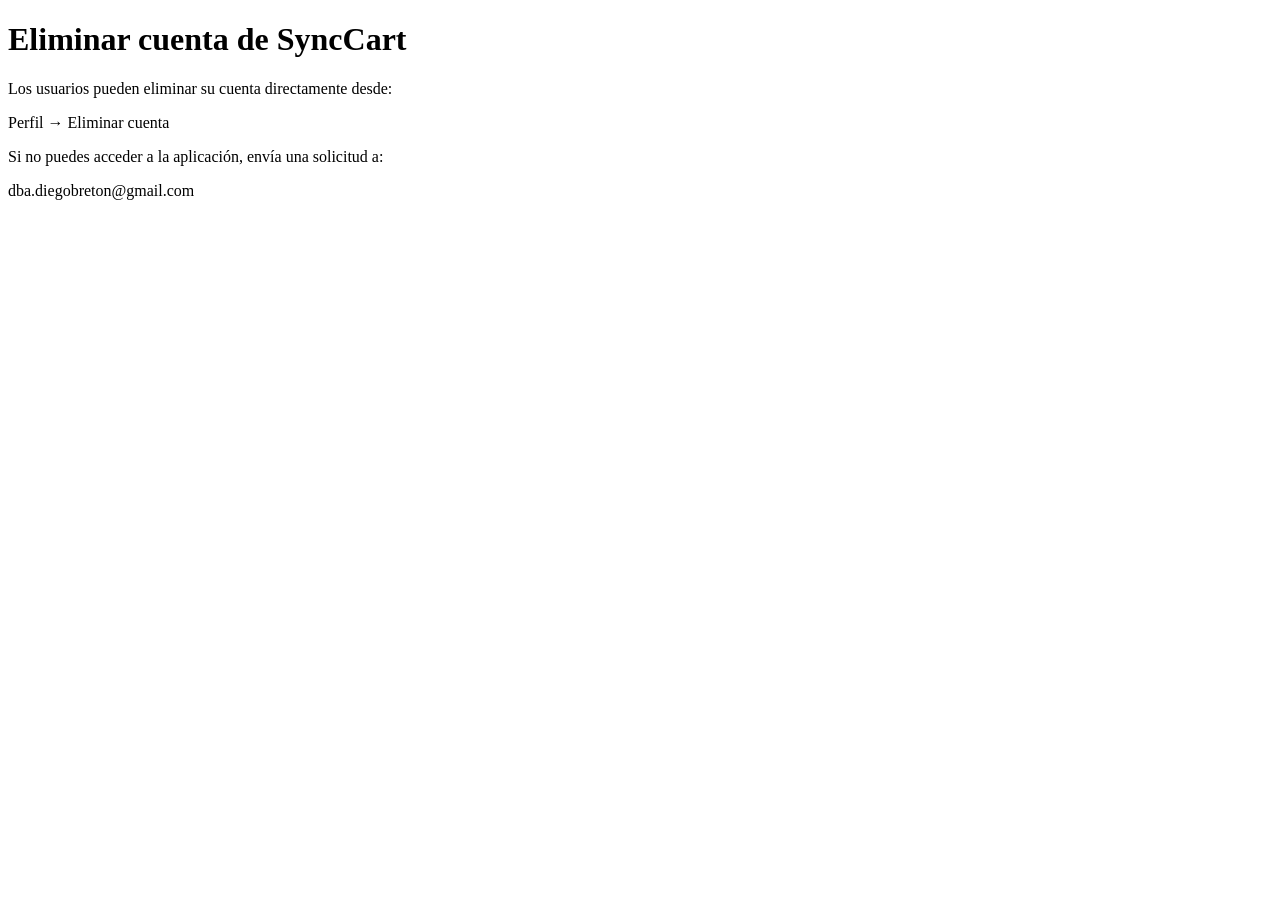
==== delete-account.html @ 6829e30d "Add delete account HTML page" ====
<!DOCTYPE html>
<html lang="es">
<head>
<meta charset="UTF-8">
<title>Eliminar cuenta - SyncCart</title>
</head>
<body>

<h1>Eliminar cuenta de SyncCart</h1>

<p>
Los usuarios pueden eliminar su cuenta directamente desde:
</p>

<p>
Perfil → Eliminar cuenta
</p>

<p>
Si no puedes acceder a la aplicación, envía una solicitud a:
</p>

<p>
dba.diegobreton@gmail.com
</p>

</body>
</html>
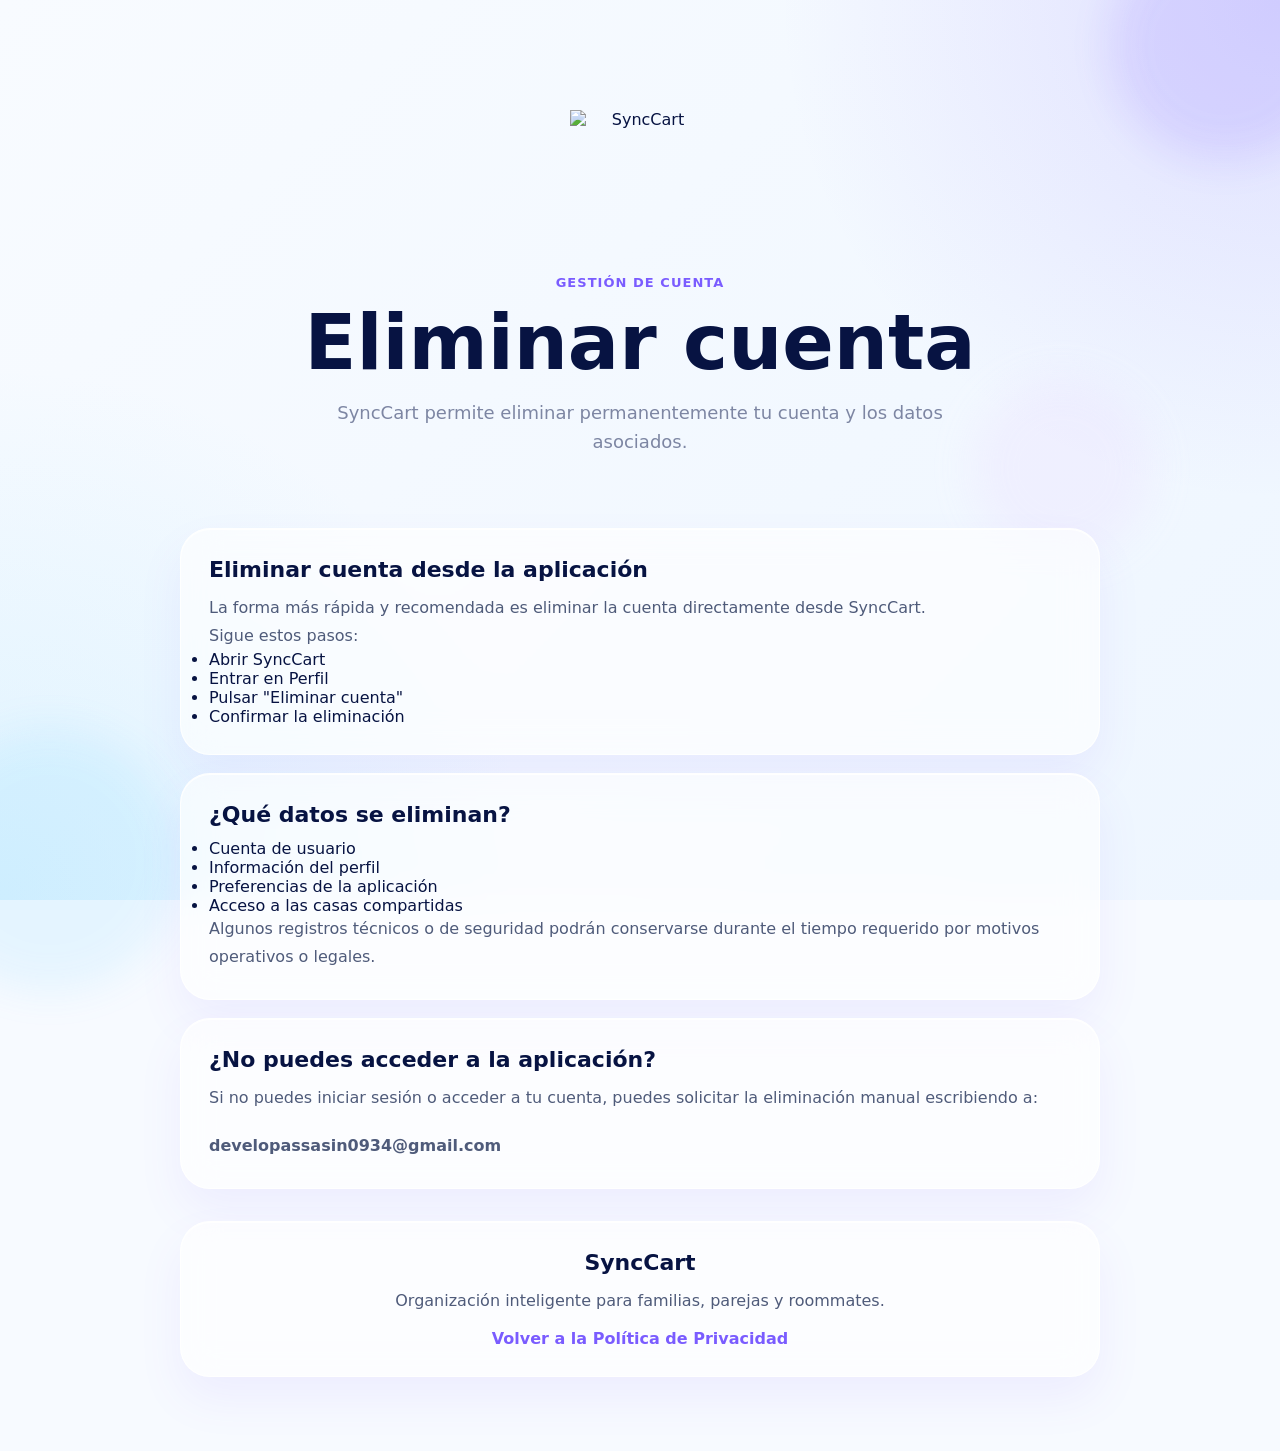
==== commit 3df643b8: "Update delete-account.html" ====
--- a/delete-account.html
+++ b/delete-account.html
@@ -1,28 +1,95 @@
 <!DOCTYPE html>
 <html lang="es">
 <head>
-<meta charset="UTF-8">
-<title>Eliminar cuenta - SyncCart</title>
+  <meta charset="UTF-8">
+  <meta name="viewport" content="width=device-width, initial-scale=1.0">
+  <title>Eliminar cuenta | SyncCart</title>
+
+  <link rel="stylesheet" href="style.css">
 </head>
 <body>
 
-<h1>Eliminar cuenta de SyncCart</h1>
+  <div class="background">
+    <div class="orb orb-1"></div>
+    <div class="orb orb-2"></div>
+    <div class="orb orb-3"></div>
+  </div>
 
-<p>
-Los usuarios pueden eliminar su cuenta directamente desde:
-</p>
+  <main class="container">
 
-<p>
-Perfil → Eliminar cuenta
-</p>
+    <section class="hero reveal active">
+      <div class="app-icon">
+        <img src="assets/icon.png" alt="SyncCart">
+      </div>
 
-<p>
-Si no puedes acceder a la aplicación, envía una solicitud a:
-</p>
+      <p class="eyebrow">Gestión de cuenta</p>
 
-<p>
-dba.diegobreton@gmail.com
-</p>
+      <h1>Eliminar cuenta</h1>
+
+      <p class="subtitle">
+        SyncCart permite eliminar permanentemente tu cuenta y los datos asociados.
+      </p>
+    </section>
+
+    <section class="card reveal active">
+      <h2>Eliminar cuenta desde la aplicación</h2>
+
+      <p>
+        La forma más rápida y recomendada es eliminar la cuenta directamente desde SyncCart.
+      </p>
+
+      <p>
+        Sigue estos pasos:
+      </p>
+
+      <ul class="steps">
+        <li>Abrir SyncCart</li>
+        <li>Entrar en Perfil</li>
+        <li>Pulsar "Eliminar cuenta"</li>
+        <li>Confirmar la eliminación</li>
+      </ul>
+    </section>
+
+    <section class="card reveal active">
+      <h2>¿Qué datos se eliminan?</h2>
+
+      <ul class="steps">
+        <li>Cuenta de usuario</li>
+        <li>Información del perfil</li>
+        <li>Preferencias de la aplicación</li>
+        <li>Acceso a las casas compartidas</li>
+      </ul>
+
+      <p>
+        Algunos registros técnicos o de seguridad podrán conservarse durante el tiempo requerido por motivos operativos o legales.
+      </p>
+    </section>
+
+    <section class="card reveal active">
+      <h2>¿No puedes acceder a la aplicación?</h2>
+
+      <p>
+        Si no puedes iniciar sesión o acceder a tu cuenta, puedes solicitar la eliminación manual escribiendo a:
+      </p>
+
+      <p style="margin-top:20px;">
+        <strong>developassasin0934@gmail.com</strong>
+      </p>
+    </section>
+
+    <section class="contact reveal active">
+      <h2>SyncCart</h2>
+
+      <p>
+        Organización inteligente para familias, parejas y roommates.
+      </p>
+
+      <a href="index.html">
+        Volver a la Política de Privacidad
+      </a>
+    </section>
+
+  </main>
 
 </body>
 </html>
--- a/style.css
+++ b/style.css
@@ -0,0 +1,194 @@
+* {
+  box-sizing: border-box;
+  margin: 0;
+  padding: 0;
+}
+
+body {
+  font-family: Inter, system-ui, -apple-system, BlinkMacSystemFont, "Segoe UI", sans-serif;
+  background: #f7faff;
+  color: #071342;
+  min-height: 100vh;
+  overflow-x: hidden;
+}
+
+.background {
+  position: fixed;
+  inset: 0;
+  z-index: -1;
+  background:
+    radial-gradient(circle at top right, rgba(122, 92, 255, 0.16), transparent 32%),
+    radial-gradient(circle at bottom left, rgba(120, 215, 255, 0.18), transparent 34%),
+    linear-gradient(135deg, #f8fbff, #eef6ff);
+}
+
+.orb {
+  position: absolute;
+  border-radius: 999px;
+  filter: blur(20px);
+  opacity: 0.65;
+  animation: float 8s ease-in-out infinite;
+}
+
+.orb-1 {
+  width: 230px;
+  height: 230px;
+  background: rgba(122, 92, 255, 0.22);
+  top: -70px;
+  right: -60px;
+}
+
+.orb-2 {
+  width: 260px;
+  height: 260px;
+  background: rgba(120, 215, 255, 0.22);
+  bottom: -90px;
+  left: -80px;
+  animation-delay: 1.5s;
+}
+
+.orb-3 {
+  width: 180px;
+  height: 180px;
+  background: rgba(233, 213, 255, 0.35);
+  top: 42%;
+  right: 10%;
+  animation-delay: 3s;
+}
+
+.container {
+  width: min(920px, 92%);
+  margin: 0 auto;
+  padding: 56px 0;
+}
+
+.hero {
+  text-align: center;
+  padding: 54px 24px;
+}
+
+.app-icon {
+  display: flex;
+  justify-content: center;
+  align-items: center;
+  margin: 0 auto 22px;
+}
+
+.app-icon img {
+  width: 140px;
+  height: 140px;
+  object-fit: contain;
+}
+
+.eyebrow {
+  color: #7a5cff;
+  font-weight: 800;
+  letter-spacing: 0.08em;
+  text-transform: uppercase;
+  font-size: 13px;
+  margin-bottom: 10px;
+}
+
+h1 {
+  font-size: clamp(42px, 8vw, 76px);
+  line-height: 1;
+  margin-bottom: 18px;
+}
+
+.subtitle {
+  max-width: 620px;
+  margin: 0 auto;
+  color: #7d86a3;
+  font-size: 18px;
+  line-height: 1.6;
+}
+
+.date {
+  margin-top: 18px;
+  color: #7a5cff;
+  font-weight: 700;
+}
+
+.card,
+.contact {
+  margin: 18px 0;
+  padding: 28px;
+  border-radius: 30px;
+  background: rgba(255, 255, 255, 0.62);
+  border: 1px solid rgba(255, 255, 255, 0.8);
+  box-shadow:
+    0 22px 45px rgba(122, 92, 255, 0.08),
+    inset 0 1px 0 rgba(255, 255, 255, 0.9);
+  backdrop-filter: blur(18px);
+  transition: transform 0.3s ease, box-shadow 0.3s ease;
+}
+
+.card:hover,
+.contact:hover {
+  transform: translateY(-4px);
+  box-shadow:
+    0 28px 60px rgba(122, 92, 255, 0.13),
+    inset 0 1px 0 rgba(255, 255, 255, 0.95);
+}
+
+h2 {
+  font-size: 22px;
+  margin-bottom: 12px;
+}
+
+p {
+  color: #4f5b7a;
+  line-height: 1.75;
+  font-size: 16px;
+}
+
+.contact {
+  text-align: center;
+  margin-top: 32px;
+}
+
+.contact a {
+  display: inline-block;
+  margin-top: 14px;
+  color: #7a5cff;
+  text-decoration: none;
+  font-weight: 900;
+}
+
+.reveal {
+  opacity: 0;
+  transform: translateY(24px);
+  transition: opacity 0.8s ease, transform 0.8s ease;
+}
+
+.reveal.active {
+  opacity: 1;
+  transform: translateY(0);
+}
+
+@keyframes float {
+  0%, 100% {
+    transform: translateY(0) scale(1);
+  }
+
+  50% {
+    transform: translateY(-18px) scale(1.04);
+  }
+}
+
+@media (max-width: 600px) {
+  .container {
+    width: 92%;
+    padding: 34px 0;
+  }
+
+  .hero {
+    padding: 36px 10px;
+  }
+
+  .card,
+  .contact {
+    padding: 22px;
+    border-radius: 24px;
+  }
+}
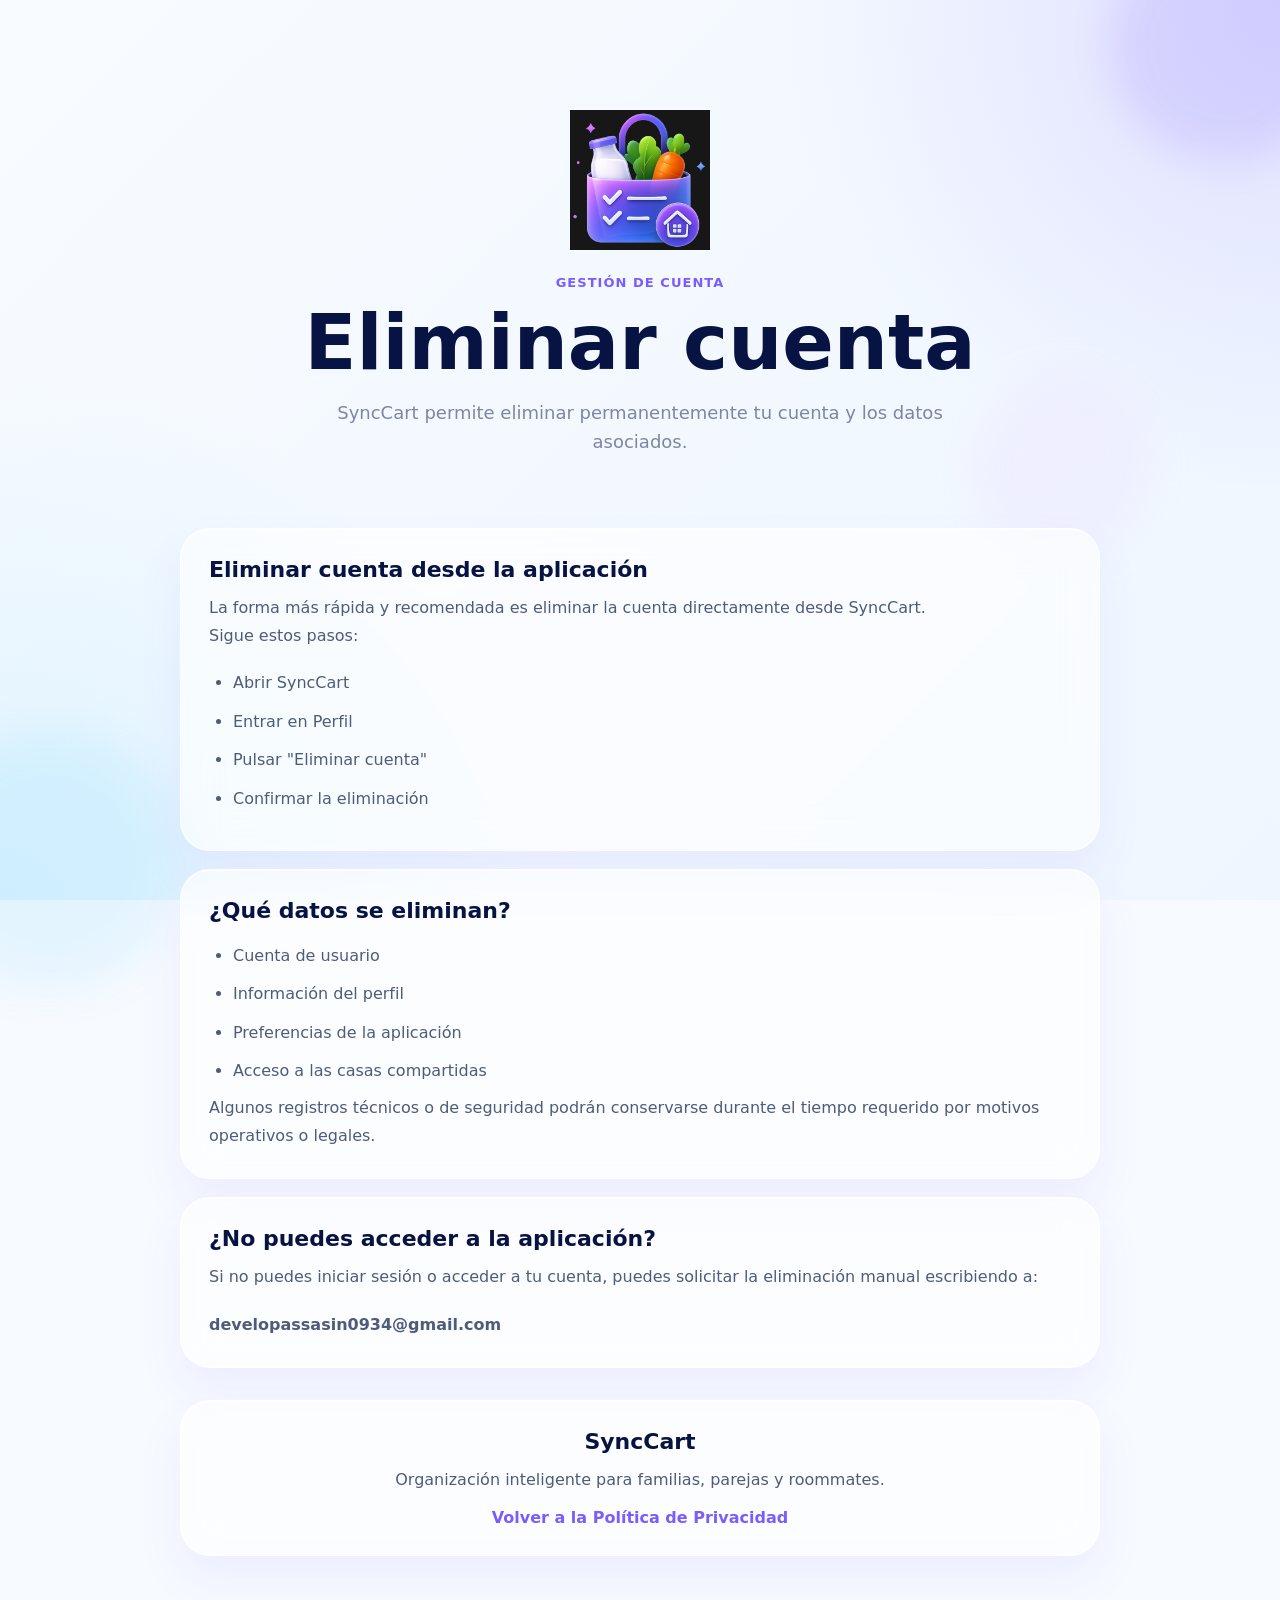
==== commit 981bfad1: "Update delete-account.html" ====
--- a/delete-account.html
+++ b/delete-account.html
@@ -19,7 +19,7 @@
 
     <section class="hero reveal active">
       <div class="app-icon">
-        <img src="assets/icon.png" alt="SyncCart">
+        <img src="icon.png" alt="SyncCart">
       </div>
 
       <p class="eyebrow">Gestión de cuenta</p>
--- a/style.css
+++ b/style.css
@@ -166,6 +166,17 @@
   transform: translateY(0);
 }
 
+.steps {
+  margin-top: 18px;
+  padding-left: 24px;
+}
+
+.steps li {
+  color: #4f5b7a;
+  line-height: 1.9;
+  margin-bottom: 8px;
+}
+
 @keyframes float {
   0%, 100% {
     transform: translateY(0) scale(1);
@@ -191,4 +202,4 @@
     padding: 22px;
     border-radius: 24px;
   }
-}+}
